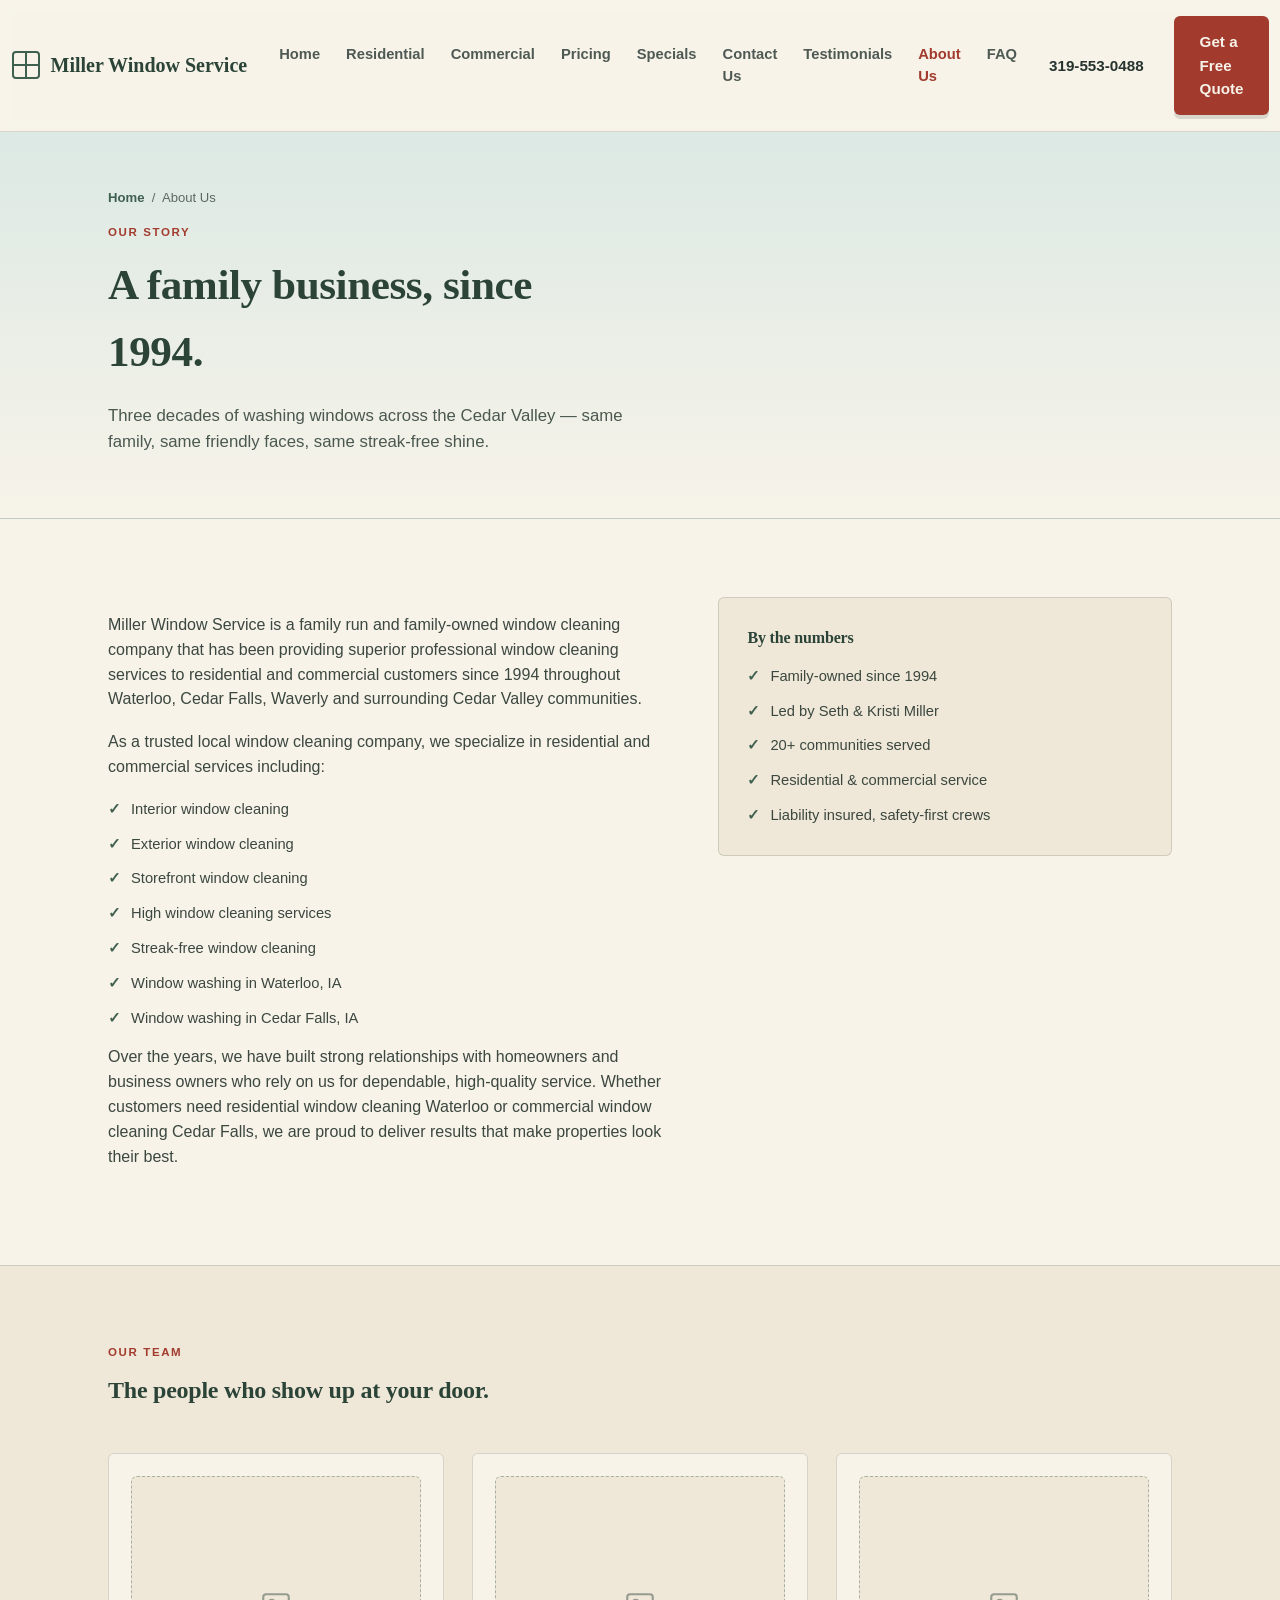
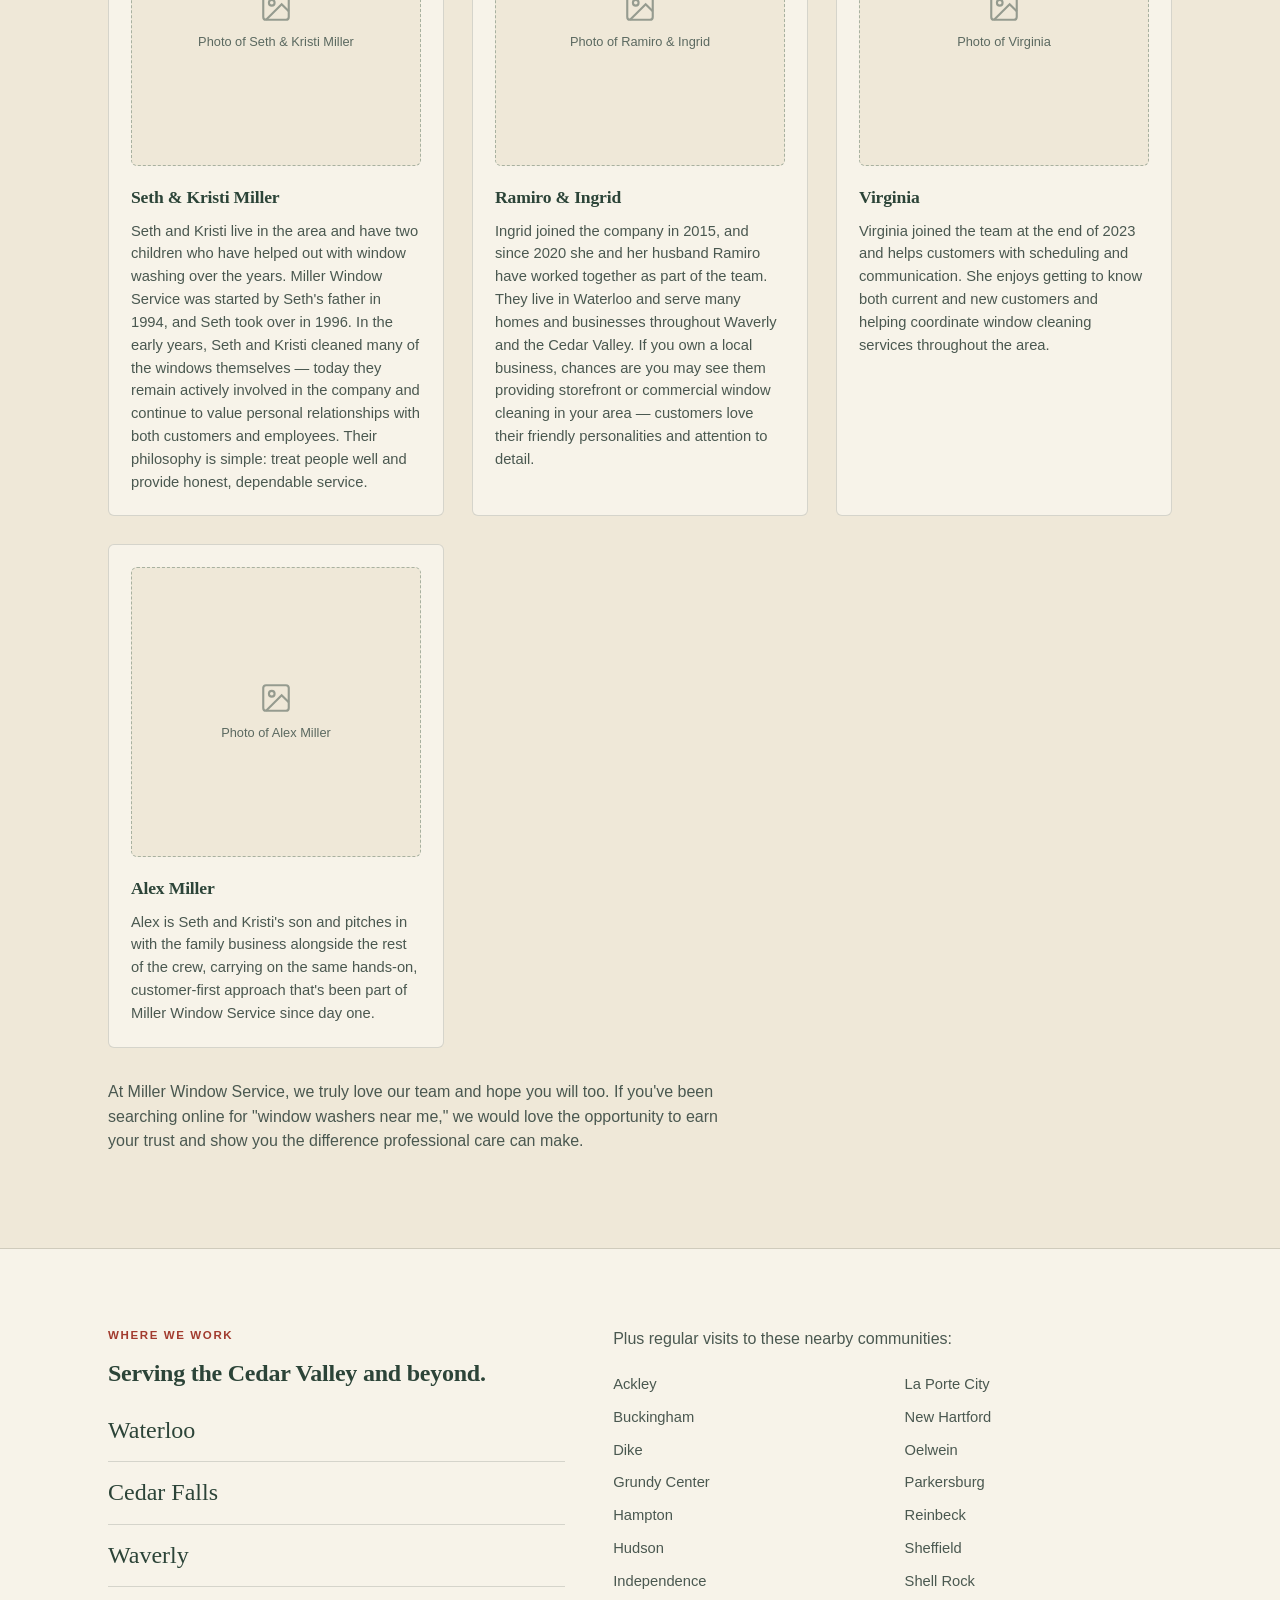
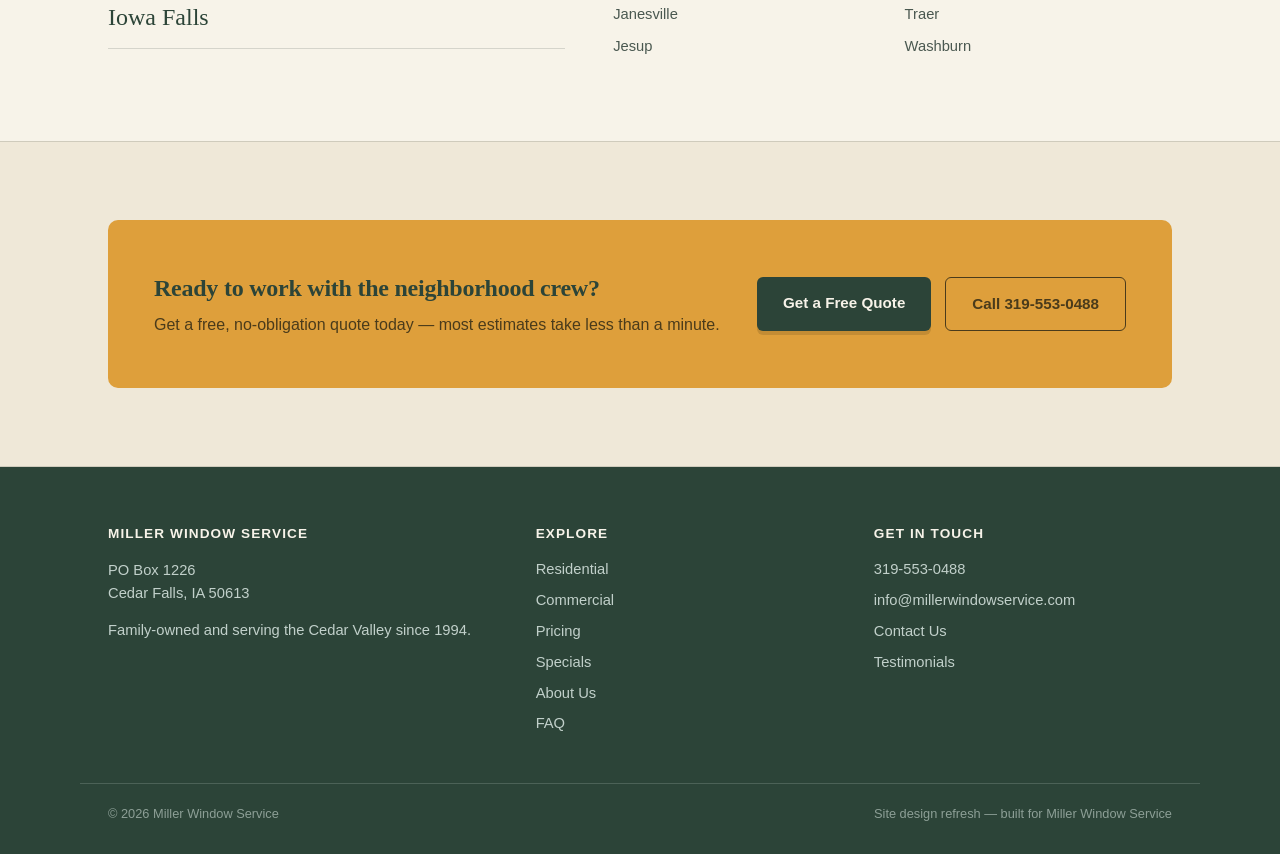
==== about.html @ 853b9652 "Initial site" ====
<!DOCTYPE html>
<html lang="en">
<head>
<meta charset="UTF-8">
<meta name="viewport" content="width=device-width, initial-scale=1.0">
<title>About Us — Miller Window Service</title>
<link rel="stylesheet" href="styles.css">
</head>
<body>

<header>
  <div class="wrap nav">
    <a href="index.html" class="brand">
      <svg class="brand-mark" viewBox="0 0 30 30" fill="none">
        <rect x="2" y="2" width="26" height="26" rx="3" stroke="#3F5F4F" stroke-width="2"/>
        <line x1="15" y1="2" x2="15" y2="28" stroke="#3F5F4F" stroke-width="2"/>
        <line x1="2" y1="15" x2="28" y2="15" stroke="#3F5F4F" stroke-width="2"/>
      </svg>
      Miller Window Service
    </a>
    <nav class="links">
      <a href="index.html">Home</a>
      <a href="residential-window-cleaning.html">Residential</a>
      <a href="commercial.html">Commercial</a>
      <a href="pricing.html">Pricing</a>
      <a href="specials.html">Specials</a>
      <a href="contact.html">Contact Us</a>
      <a href="testimonials.html">Testimonials</a>
      <a href="about.html" class="active">About Us</a>
      <a href="faq.html">FAQ</a>
    </nav>
    <div class="nav-cta">
      <a class="phone-link" href="tel:3195530488">319-553-0488</a>
      <a class="btn btn-primary" href="pricing.html#calculator">Get a Free Quote</a>
      <button class="menu-toggle" aria-label="menu" aria-expanded="false">☰</button>
    </div>
  </div>
</header>

<div class="page-hero">
  <div class="wrap">
    <div class="breadcrumb"><a href="index.html">Home</a> &nbsp;/&nbsp; About Us</div>
    <div class="eyebrow">Our Story</div>
    <h1>A family business, since 1994.</h1>
    <p>Three decades of washing windows across the Cedar Valley — same family, same friendly faces, same streak-free shine.</p>
  </div>
</div>

<section>
  <div class="wrap intro-grid">
    <div>
      <p>Miller Window Service is a family run and family-owned window cleaning company that has been providing superior professional window cleaning services to residential and commercial customers since 1994 throughout Waterloo, Cedar Falls, Waverly and surrounding Cedar Valley communities.</p>
      <p>As a trusted local window cleaning company, we specialize in residential and commercial services including:</p>
      <ul class="side-list">
        <li>Interior window cleaning</li>
        <li>Exterior window cleaning</li>
        <li>Storefront window cleaning</li>
        <li>High window cleaning services</li>
        <li>Streak-free window cleaning</li>
        <li>Window washing in Waterloo, IA</li>
        <li>Window washing in Cedar Falls, IA</li>
      </ul>
      <p>Over the years, we have built strong relationships with homeowners and business owners who rely on us for dependable, high-quality service. Whether customers need residential window cleaning Waterloo or commercial window cleaning Cedar Falls, we are proud to deliver results that make properties look their best.</p>
    </div>
    <div class="side-card">
      <h4>By the numbers</h4>
      <ul class="side-list">
        <li>Family-owned since 1994</li>
        <li>Led by Seth &amp; Kristi Miller</li>
        <li>20+ communities served</li>
        <li>Residential &amp; commercial service</li>
        <li>Liability insured, safety-first crews</li>
      </ul>
    </div>
  </div>
</section>

<section style="background:var(--paper-dim); border-top:1px solid var(--line); border-bottom:1px solid var(--line);">
  <div class="wrap">
    <div class="section-head">
      <div class="eyebrow">Our Team</div>
      <h2>The people who show up at your door.</h2>
    </div>
    <div class="team-grid">
      <div class="team-card">
        <div class="photo-slot">
          <svg viewBox="0 0 24 24" fill="none" stroke="currentColor" stroke-width="1.5"><rect x="3" y="3" width="18" height="18" rx="2"/><circle cx="9" cy="9" r="2"/><path d="M21 15l-5-5L5 21"/></svg>
          Photo of Seth &amp; Kristi Miller
        </div>
        <h4>Seth &amp; Kristi Miller</h4>
        <p>Seth and Kristi live in the area and have two children who have helped out with window washing over the years. Miller Window Service was started by Seth's father in 1994, and Seth took over in 1996. In the early years, Seth and Kristi cleaned many of the windows themselves — today they remain actively involved in the company and continue to value personal relationships with both customers and employees. Their philosophy is simple: treat people well and provide honest, dependable service.</p>
      </div>
      <div class="team-card">
        <div class="photo-slot">
          <svg viewBox="0 0 24 24" fill="none" stroke="currentColor" stroke-width="1.5"><rect x="3" y="3" width="18" height="18" rx="2"/><circle cx="9" cy="9" r="2"/><path d="M21 15l-5-5L5 21"/></svg>
          Photo of Ramiro &amp; Ingrid
        </div>
        <h4>Ramiro &amp; Ingrid</h4>
        <p>Ingrid joined the company in 2015, and since 2020 she and her husband Ramiro have worked together as part of the team. They live in Waterloo and serve many homes and businesses throughout Waverly and the Cedar Valley. If you own a local business, chances are you may see them providing storefront or commercial window cleaning in your area — customers love their friendly personalities and attention to detail.</p>
      </div>
      <div class="team-card">
        <div class="photo-slot">
          <svg viewBox="0 0 24 24" fill="none" stroke="currentColor" stroke-width="1.5"><rect x="3" y="3" width="18" height="18" rx="2"/><circle cx="9" cy="9" r="2"/><path d="M21 15l-5-5L5 21"/></svg>
          Photo of Virginia
        </div>
        <h4>Virginia</h4>
        <p>Virginia joined the team at the end of 2023 and helps customers with scheduling and communication. She enjoys getting to know both current and new customers and helping coordinate window cleaning services throughout the area.</p>
      </div>
      <div class="team-card">
        <div class="photo-slot">
          <svg viewBox="0 0 24 24" fill="none" stroke="currentColor" stroke-width="1.5"><rect x="3" y="3" width="18" height="18" rx="2"/><circle cx="9" cy="9" r="2"/><path d="M21 15l-5-5L5 21"/></svg>
          Photo of Alex Miller
        </div>
        <h4>Alex Miller</h4>
        <p>Alex is Seth and Kristi's son and pitches in with the family business alongside the rest of the crew, carrying on the same hands-on, customer-first approach that's been part of Miller Window Service since day one.</p>
      </div>
    </div>
    <p style="margin-top:32px; max-width:70ch; color:#4A5850;">At Miller Window Service, we truly love our team and hope you will too. If you've been searching online for "window washers near me," we would love the opportunity to earn your trust and show you the difference professional care can make.</p>
  </div>
</section>

<section>
  <div class="wrap area-wrap">
    <div>
      <div class="eyebrow">Where We Work</div>
      <h2>Serving the Cedar Valley and beyond.</h2>
      <div style="display:flex; flex-direction:column; gap:12px; margin-top:20px;">
        <div class="area-town">Waterloo</div>
        <div class="area-town">Cedar Falls</div>
        <div class="area-town">Waverly</div>
        <div class="area-town">Iowa Falls</div>
      </div>
    </div>
    <div>
      <p style="color:#4A5850; margin-top:0;">Plus regular visits to these nearby communities:</p>
      <div class="area-more">
        <div>Ackley</div><div>Buckingham</div><div>Dike</div><div>Grundy Center</div>
        <div>Hampton</div><div>Hudson</div><div>Independence</div><div>Janesville</div>
        <div>Jesup</div><div>La Porte City</div><div>New Hartford</div><div>Oelwein</div>
        <div>Parkersburg</div><div>Reinbeck</div><div>Sheffield</div><div>Shell Rock</div>
        <div>Traer</div><div>Washburn</div>
      </div>
    </div>
  </div>
</section>

<section id="contact" style="background:var(--paper-dim); border-top:1px solid var(--line); border-bottom:1px solid var(--line);">
  <div class="wrap">
    <div class="cta-band">
      <div>
        <h2>Ready to work with the neighborhood crew?</h2>
        <p>Get a free, no-obligation quote today — most estimates take less than a minute.</p>
      </div>
      <div style="display:flex; gap:14px; flex-wrap:wrap;">
        <a class="btn btn-primary" href="pricing.html#calculator">Get a Free Quote</a>
        <a class="btn btn-ghost" style="border-color:#4A3B1B; color:#4A3B1B;" href="tel:3195530488">Call 319-553-0488</a>
      </div>
    </div>
  </div>
</section>

<footer>
  <div class="wrap footer-grid">
    <div class="col">
      <h4>Miller Window Service</h4>
      <p>PO Box 1226<br>Cedar Falls, IA 50613</p>
      <p style="margin-top:10px;">Family-owned and serving the Cedar Valley since 1994.</p>
    </div>
    <div class="col">
      <h4>Explore</h4>
      <a href="residential-window-cleaning.html">Residential</a>
      <a href="commercial.html">Commercial</a>
      <a href="pricing.html">Pricing</a>
      <a href="specials.html">Specials</a>
      <a href="about.html">About Us</a>
      <a href="faq.html">FAQ</a>
    </div>
    <div class="col">
      <h4>Get In Touch</h4>
      <a href="tel:3195530488">319-553-0488</a>
      <a href="mailto:info@millerwindowservice.com">info@millerwindowservice.com</a>
      <a href="contact.html">Contact Us</a>
      <a href="testimonials.html">Testimonials</a>
    </div>
  </div>
  <div class="wrap footer-bottom">
    <span>© 2026 Miller Window Service</span>
    <span>Site design refresh — built for Miller Window Service</span>
  </div>
</footer>

<script src="script.js" defer></script>
</body>
</html>
---- styles.css ----
:root{
  --paper: #F7F3E9;
  --paper-dim: #EFE8D8;
  --ink: #26332F;
  --cedar: #3F5F4F;
  --cedar-deep: #2C4438;
  --amber: #DE9F3B;
  --barn: #A23B2E;
  --sky: #DCE9E4;
  --line: rgba(38,51,47,0.16);
  --radius: 6px;
  --serif: "Fraunces", Georgia, serif;
  --sans: "Inter", -apple-system, BlinkMacSystemFont, "Segoe UI", sans-serif;
}

@font-face{
  font-family:"Fraunces";
  src: local("Fraunces");
}

/* ===== RESET / BASE ===== */
*{ box-sizing: border-box; }
html{ scroll-behavior: smooth; }
body{
  margin:0;
  background: var(--paper);
  color: var(--ink);
  font-family: var(--sans);
  line-height: 1.55;
}
h1,h2,h3,h4{
  font-family: var(--serif);
  font-weight: 600;
  letter-spacing: -0.01em;
  margin: 0 0 0.4em;
  color: var(--cedar-deep);
}
a{ color: inherit; }
img,svg{ display:block; max-width:100%; }
.wrap{ max-width: 1120px; margin: 0 auto; padding: 0 28px; }
.eyebrow{
  font-family: var(--sans);
  font-size: 0.72rem;
  letter-spacing: 0.14em;
  text-transform: uppercase;
  color: var(--barn);
  font-weight: 700;
  margin-bottom: 10px;
}

/* ===== BUTTONS ===== */
button, .btn{
  font-family: var(--sans);
  font-weight: 700;
  font-size: 0.95rem;
  border: none;
  cursor: pointer;
  border-radius: var(--radius);
  padding: 14px 26px;
  display: inline-block;
  text-decoration: none;
  transition: transform 0.15s ease, box-shadow 0.15s ease;
}
.btn:hover{ transform: translateY(-2px); }
.btn-primary{ background: var(--barn); color: var(--paper); box-shadow: 0 4px 0 rgba(0,0,0,0.12); }
.btn-ghost{ background: transparent; color: var(--cedar-deep); border: 1.5px solid var(--cedar-deep); }

/* mullion divider — the window-pane cross motif used throughout as the signature structural device */
.mullion{
  position: relative;
  border-top: 1px solid var(--line);
}
.mullion::before{
  content:"";
  position:absolute; top:0; left:50%;
  width:1px; height:26px;
  background: var(--line);
}

/* ===== HEADER ===== */
header{
  position: sticky; top:0; z-index: 50;
  background: rgba(247,243,233,0.92);
  backdrop-filter: blur(6px);
  border-bottom: 1px solid var(--line);
}
.nav{
  position: relative;
  display:flex; align-items:center; justify-content:center;
  gap: 32px;
  padding: 16px 0;
}
.brand{
  display:flex; align-items:center; gap:10px; flex-shrink:0;
  font-family: var(--serif); font-weight:700; font-size:1.25rem;
  color: var(--cedar-deep); text-decoration:none; white-space:nowrap;
}
.brand-mark{ width:30px; height:30px; flex-shrink:0; }
nav.links{ display:flex; gap:26px; font-size:0.92rem; font-weight:600; }
nav.links a{ text-decoration:none; opacity:0.8; }
nav.links a.active, nav.links a:hover{ opacity:1; color: var(--barn); }
.nav-cta{ display:flex; align-items:center; gap:26px; }
.phone-link{ font-weight:700; text-decoration:none; font-size:0.95rem; white-space:nowrap; margin-right:4px; }
.menu-toggle{ display:none; background:none; border:none; font-size:1.6rem; cursor:pointer; padding:4px; color:var(--cedar-deep); }

@media (max-width: 860px){
  nav.links{ display:none; }
  nav.links.open{
    display:flex;
    flex-direction:column;
    align-items:flex-start;
    gap:16px;
    position:absolute;
    top:100%; left:0; right:0;
    background: var(--paper);
    padding:20px 28px;
    border-bottom:1px solid var(--line);
    box-shadow: 0 12px 24px -16px rgba(0,0,0,0.2);
    z-index: 40;
  }
  .menu-toggle{ display:block; }
  .phone-link{ display:none; }
}

/* ===== HOME HERO ===== */
.hero{
  padding: 64px 0 40px;
}
.hero .wrap{
  display:grid; grid-template-columns: 1.05fr 0.95fr; gap:56px; align-items:center;
}
.hero h1{ font-size: clamp(2.1rem, 4vw, 3rem); line-height:1.08; }
.hero h1.brand-title{ font-size: clamp(2.6rem, 5.4vw, 4.1rem); line-height:1.04; margin-bottom:0.3em; }
.hero p.lead{ font-size:1.08rem; color:#4A5850; max-width: 46ch; }
.hero-actions{ display:flex; gap:14px; margin-top:26px; flex-wrap:wrap; align-items:center;}
.since-badge{
  margin-top: 30px; display:flex; gap:12px; align-items:center;
  font-size:0.85rem; color:#5B6960;
}
.since-badge strong{ color: var(--cedar-deep); font-family: var(--serif); font-size:1.05rem; }

/* window-frame illustration */
.window-scene{
  position: relative;
  aspect-ratio: 4/5;
  background: linear-gradient(180deg, #BFE0DB 0%, #9DCFC7 55%, #DDE9C9 100%);
  border-radius: 10px;
  overflow: hidden;
  box-shadow: 0 24px 50px -20px rgba(44,68,56,0.45);
  border: 10px solid #F1ECDD;
}
.window-scene svg{ position:absolute; inset:0; width:100%; height:100%; }
.frame-mullion-v{ position:absolute; top:0; bottom:0; left:50%; width:8px; margin-left:-4px; background:#F1ECDD; z-index:5; }
.frame-mullion-h{ position:absolute; left:0; right:0; top:50%; height:8px; margin-top:-4px; background:#F1ECDD; z-index:5; }
.shine{
  position:absolute; inset:0; z-index:6; pointer-events:none;
  background: linear-gradient(115deg, rgba(255,255,255,0.55) 0%, rgba(255,255,255,0) 18%);
  mix-blend-mode: screen;
  animation: shine-move 7s ease-in-out infinite;
}
@keyframes shine-move{
  0%,100%{ transform: translateX(-6%) translateY(-4%); opacity:0.9; }
  50%{ transform: translateX(6%) translateY(4%); opacity:0.5; }
}

@media (max-width: 860px){
  .hero .wrap{ grid-template-columns: 1fr; }
  .hero{ padding-top:40px; }
}

/* ===== PAGE HERO (interior pages) ===== */
.page-hero{
  padding: 56px 0 46px;
  background: linear-gradient(180deg, var(--sky) 0%, var(--paper) 100%);
  border-bottom: 1px solid var(--line);
  position: relative;
}
.page-hero .frame-tick{
  position:absolute; top:0; bottom:0; left:50%; width:1px; background:var(--line);
}
.page-hero h1{ font-size: clamp(1.9rem, 3.6vw, 2.7rem); max-width: 20ch; }
.page-hero p{ max-width: 56ch; color:#4A5850; font-size:1.05rem; }
.breadcrumb{ font-size:0.82rem; color:#5B6960; margin-bottom:16px; }
.breadcrumb a{ text-decoration:none; font-weight:600; color:var(--cedar); }

/* ===== TRUST STRIP ===== */
.trust-strip{
  background: var(--cedar-deep); color: var(--paper);
  padding: 22px 0;
}
.trust-strip .wrap{
  display:flex; flex-wrap:wrap; gap:22px 40px; justify-content:center; align-items:center;
  font-size:0.92rem; font-weight:600; text-align:center;
}
.trust-strip span{ display:flex; align-items:center; gap:8px; opacity:0.95; }
.trust-strip strong{ color: var(--paper); font-family: var(--serif); }

/* ===== SECTIONS ===== */
section{ padding: 78px 0; }
.section-head{ max-width: 640px; margin-bottom: 44px; }
.section-head p{ color:#4A5850; font-size:1.02rem; }

/* services */
.services-grid{ display:grid; grid-template-columns: 1fr 1fr; gap: 28px; }
.service-card{
  background: var(--paper-dim);
  border: 1px solid var(--line);
  border-radius: var(--radius);
  padding: 32px;
  position:relative;
}
.service-card .icon{ width:44px; height:44px; margin-bottom:18px; }
.service-card h3{ font-size:1.35rem; }
.service-card p{ color:#4A5850; font-size:0.97rem; }
.service-card a.more{
  display:inline-flex; align-items:center; gap:6px;
  margin-top:16px; font-weight:700; font-size:0.9rem; color: var(--barn); text-decoration:none;
}
@media (max-width:760px){ .services-grid{ grid-template-columns:1fr; } }

/* why us — window pane grid of badges (the signature motif repeated) */
.panes{
  display:grid; grid-template-columns: repeat(3, 1fr);
  border: 1px solid var(--line); border-radius: var(--radius); overflow:hidden;
  background: var(--paper-dim);
}
.pane{
  padding: 30px 26px;
  border-right: 1px solid var(--line);
  border-bottom: 1px solid var(--line);
}
.panes .pane:nth-child(3n){ border-right:none; }
.pane h4{ font-size:1rem; margin-bottom:8px; }
.pane p{ font-size:0.9rem; color:#4A5850; margin:0; }
@media (max-width:760px){
  .panes{ grid-template-columns: 1fr 1fr; }
  .panes .pane:nth-child(3n){ border-right:1px solid var(--line); }
  .panes .pane:nth-child(2n){ border-right:none; }
}
@media (max-width:480px){
  .panes{ grid-template-columns: 1fr; }
  .panes .pane{ border-right:none !important; }
}

/* situational callouts, styled as window panes (interior pages) */
.panes3{ display:grid; grid-template-columns:repeat(3,1fr); border:1px solid var(--line); border-radius:var(--radius); overflow:hidden; background:var(--paper-dim); }
.panes3 .pane{ padding:28px 24px; border-right:1px solid var(--line); border-bottom:none; }
.panes3 .pane:last-child{ border-right:none; }
@media (max-width:760px){ .panes3{ grid-template-columns:1fr; } .panes3 .pane{ border-right:none; border-bottom:1px solid var(--line); } .panes3 .pane:last-child{ border-bottom:none; } }

/* two column intro (interior pages) */
.intro-grid{ display:grid; grid-template-columns: 1.1fr 0.9fr; gap:56px; align-items:start; }
.intro-grid p{ color:#3B473F; margin-bottom:18px; }
.side-card{
  background: var(--paper-dim); border:1px solid var(--line); border-radius:var(--radius); padding:28px;
}
.side-card h4{ font-size:1rem; }
.side-list{ list-style:none; margin:14px 0 0; padding:0; display:flex; flex-direction:column; gap:12px; }
.side-list li{ display:flex; gap:10px; font-size:0.92rem; color:#3B473F; }
.side-list li::before{ content:"✓"; color:var(--cedar); font-weight:700; flex-shrink:0; }
@media (max-width:860px){ .intro-grid{ grid-template-columns:1fr; } }

/* gallery — placeholder photo slots ready for real photography */
.gallery{ display:grid; grid-template-columns: repeat(4, 1fr); gap:18px; }
.photo-slot{
  aspect-ratio: 3/4; border-radius: var(--radius); border:1.5px dashed rgba(63,95,79,0.4);
  background: var(--paper-dim);
  display:flex; flex-direction:column; align-items:center; justify-content:center; gap:8px;
  text-align:center; padding:14px; color:#5B6960; font-size:0.8rem;
}
.photo-slot svg{ width:34px; height:34px; opacity:0.6; }
@media (max-width:860px){ .gallery{ grid-template-columns: 1fr 1fr; } }

/* service area */
.area-wrap{ display:grid; grid-template-columns: 0.9fr 1.1fr; gap: 48px; align-items:start; }
.area-primary{ display:flex; flex-direction:column; gap:14px; }
.area-town{
  display:flex; align-items:baseline; gap:12px;
  font-family: var(--serif); font-size:1.5rem; color:var(--cedar-deep);
  padding-bottom:12px; border-bottom: 1px solid var(--line);
}
.area-town span{ font-family: var(--sans); font-size:0.78rem; color: var(--barn); font-weight:700; }
.area-more{
  columns: 2; column-gap: 24px; font-size:0.92rem; color:#4A5850;
}
.area-more div{ padding: 5px 0; break-inside: avoid; }
@media (max-width:760px){ .area-wrap{ grid-template-columns:1fr; } }

/* testimonials */
.testi-grid{ display:grid; grid-template-columns: repeat(3,1fr); gap:24px; }
.testi-rail{ display:grid; grid-template-columns:repeat(3,1fr); gap:22px; }
.testi-card{
  background: var(--paper); border:1px solid var(--line); border-radius: var(--radius);
  padding: 26px; font-size:0.94rem;
}
.testi-card p{ color:#3B473F; }
.testi-card .who{ margin-top:14px; font-weight:700; font-size:0.85rem; color: var(--cedar-deep); }
@media (max-width:860px){ .testi-grid{ grid-template-columns:1fr; } .testi-rail{ grid-template-columns:1fr; } }

/* CTA band */
.cta-band{
  background: var(--amber);
  border-radius: 10px;
  padding: 50px 46px;
  display:flex; justify-content:space-between; align-items:center; gap:24px; flex-wrap:wrap;
}
.cta-band h2{ color: var(--cedar-deep); margin-bottom:6px; }
.cta-band p{ margin:0; color:#4A3B1B; }
.cta-band .btn-primary{ background: var(--cedar-deep); }

/* footer */
footer{ background: var(--cedar-deep); color: var(--sky); padding: 56px 0 30px; }
.footer-grid{ display:grid; grid-template-columns: 1.3fr 1fr 1fr; gap:40px; }
footer h4{ color: var(--paper); font-family: var(--sans); font-size:0.85rem; text-transform:uppercase; letter-spacing:0.08em; margin-bottom:14px; }
footer p, footer a{ color: rgba(220,233,228,0.85); text-decoration:none; font-size:0.92rem; }
footer .col a{ display:block; margin-bottom:8px; }
.footer-bottom{ margin-top:40px; padding-top:20px; border-top:1px solid rgba(220,233,228,0.18); font-size:0.8rem; color: rgba(220,233,228,0.55); display:flex; justify-content:space-between; flex-wrap:wrap; gap:10px; }
@media (max-width:760px){ .footer-grid{ grid-template-columns:1fr; } }

@media (prefers-reduced-motion: reduce){
  .shine{ animation: none; }
}

/* ===== PRICE TABLE ===== */
.price-table-wrap{ border:1px solid var(--line); border-radius: var(--radius); overflow:hidden; }
.price-table{ width:100%; border-collapse:collapse; background: var(--paper-dim); }
.price-table th, .price-table td{ padding:14px 20px; text-align:left; border-bottom:1px solid var(--line); }
.price-table th{ font-family:var(--sans); font-size:0.74rem; text-transform:uppercase; letter-spacing:0.06em; color:var(--barn); background:var(--paper); font-weight:700; }
.price-table td{ font-size:0.94rem; color:#3B473F; }
.price-table td.amount{ font-family:var(--serif); font-weight:600; color:var(--cedar-deep); font-size:1.05rem; }
.price-table tr:last-child td{ border-bottom:none; }

/* ===== PRICING ===== */
.pricing-grid{ display:grid; grid-template-columns: repeat(3,1fr); gap:24px; align-items:stretch; }
.price-card{
  background: var(--paper-dim); border:1px solid var(--line); border-radius: var(--radius);
  padding: 32px; text-align:center; display:flex; flex-direction:column;
}
.price-card.featured{ background: var(--paper); border:2px solid var(--barn); }
.price-card .price{ font-family: var(--serif); font-size:2rem; color: var(--cedar-deep); margin:10px 0; }
.price-card .price span{ font-family: var(--sans); font-size:0.85rem; color:#5B6960; font-weight:600; }
.price-card ul{ list-style:none; padding:0; margin:18px 0; text-align:left; flex-grow:1; }
.price-card ul li{ padding:8px 0; font-size:0.9rem; color:#4A5850; border-bottom:1px solid var(--line); }
.price-card ul li:last-child{ border-bottom:none; }
@media (max-width:860px){ .pricing-grid{ grid-template-columns:1fr; } }

/* ===== CONTACT FORM ===== */
.contact-grid{ display:grid; grid-template-columns: 1fr 1fr; gap:48px; align-items:start; }
.contact-info p{ color:#3B473F; }
.contact-info .side-list{ margin-top:22px; }
form.contact-form{ background: var(--paper-dim); border:1px solid var(--line); border-radius: var(--radius); padding:32px; }
.form-field{ display:flex; flex-direction:column; gap:6px; margin-bottom:18px; }
.form-field label{ font-size:0.85rem; font-weight:700; color: var(--cedar-deep); }
.form-field input, .form-field textarea{
  font-family: var(--sans); font-size:0.95rem; padding:12px 14px;
  border:1px solid var(--line); border-radius: var(--radius);
  background: var(--paper); color: var(--ink);
}
.form-field textarea{ resize:vertical; min-height:120px; }
@media (max-width:860px){ .contact-grid{ grid-template-columns:1fr; } }

/* ===== INSTANT QUOTE CALCULATOR ===== */
.calc-wrap{ display:grid; grid-template-columns: 1.6fr 1fr; gap:32px; align-items:start; }
.calc-grid{ display:flex; flex-direction:column; gap:14px; }
.calc-item{
  display:grid; grid-template-columns: 52px 1fr 70px 76px; align-items:center; gap:16px;
  background: var(--paper); border:1px solid var(--line); border-radius: var(--radius); padding:14px 18px;
}
.calc-icon{ width:44px; height:auto; flex-shrink:0; }
.calc-info h4{ font-size:1rem; margin-bottom:2px; }
.calc-info p{ margin:0; font-size:0.82rem; color:#5B6960; }
.calc-price{ font-family: var(--serif); font-weight:600; color: var(--cedar-deep); text-align:right; white-space:nowrap; }
.calc-qty{
  width:100%; padding:10px; text-align:center;
  font-family: var(--sans); font-size:0.95rem;
  border:1px solid var(--line); border-radius: var(--radius); background: var(--paper-dim); color: var(--ink);
}
.calc-summary{ position:sticky; top:96px; }
.calc-line-list{ margin:14px 0; display:flex; flex-direction:column; gap:8px; }
.calc-line{ display:flex; justify-content:space-between; font-size:0.88rem; color:#3B473F; padding-bottom:8px; border-bottom:1px solid var(--line); }
.calc-empty{ color:#8A968E; font-size:0.85rem; margin:14px 0; }
.calc-total-row{
  display:flex; justify-content:space-between; align-items:baseline;
  font-family: var(--serif); font-weight:700; font-size:1.2rem; color: var(--cedar-deep);
  padding-top:12px; margin-top:4px; border-top:2px solid var(--barn);
}
@media (max-width:860px){
  .calc-wrap{ grid-template-columns:1fr; }
  .calc-item{ grid-template-columns: 40px 1fr; row-gap:10px; }
  .calc-price{ grid-column:2; text-align:left; }
  .calc-qty{ grid-column:2; width:80px; }
}

/* ===== TEAM ===== */
.team-grid{ display:grid; grid-template-columns:repeat(3,1fr); gap:28px; }
.team-card{ background:var(--paper); border:1px solid var(--line); border-radius:var(--radius); padding:22px; }
.team-card .photo-slot{ aspect-ratio:1/1; margin-bottom:18px; }
.team-card h4{ font-size:1.1rem; margin-bottom:8px; }
.team-card p{ font-size:0.92rem; color:#4A5850; margin:0; }
@media (max-width:860px){ .team-grid{ grid-template-columns:1fr 1fr; } }
@media (max-width:560px){ .team-grid{ grid-template-columns:1fr; } }

/* ===== FAQ ===== */
.faq-list{ display:flex; flex-direction:column; gap:14px; max-width:780px; }
.faq-item{ background: var(--paper-dim); border:1px solid var(--line); border-radius: var(--radius); padding:6px 24px; }
.faq-item summary{
  cursor:pointer; font-family: var(--serif); font-weight:600; font-size:1.05rem;
  color: var(--cedar-deep); padding:16px 0; list-style:none; position:relative;
}
.faq-item summary::-webkit-details-marker{ display:none; }
.faq-item summary::after{ content:"+"; position:absolute; right:0; top:14px; font-family:var(--sans); font-size:1.3rem; color:var(--barn); }
.faq-item[open] summary::after{ content:"\2013"; }
.faq-item p{ color:#4A5850; padding-bottom:18px; margin:0; }
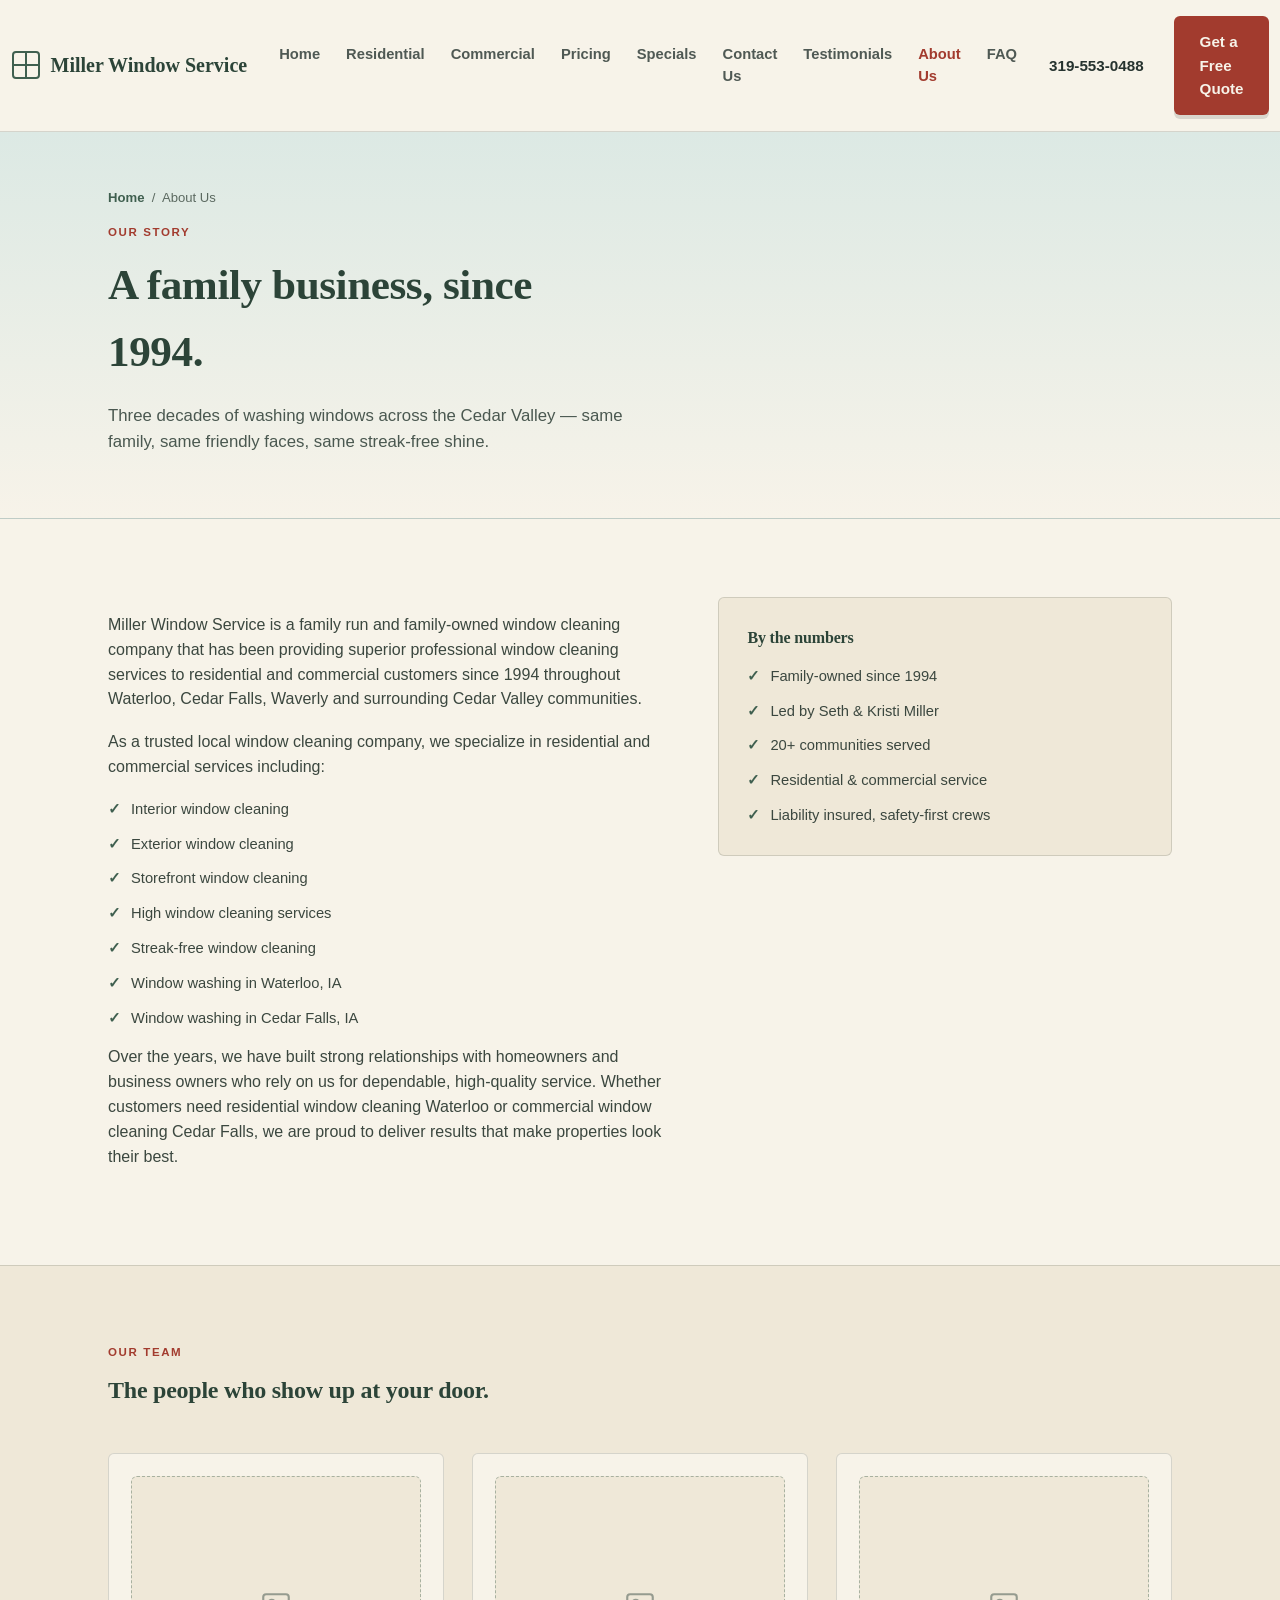
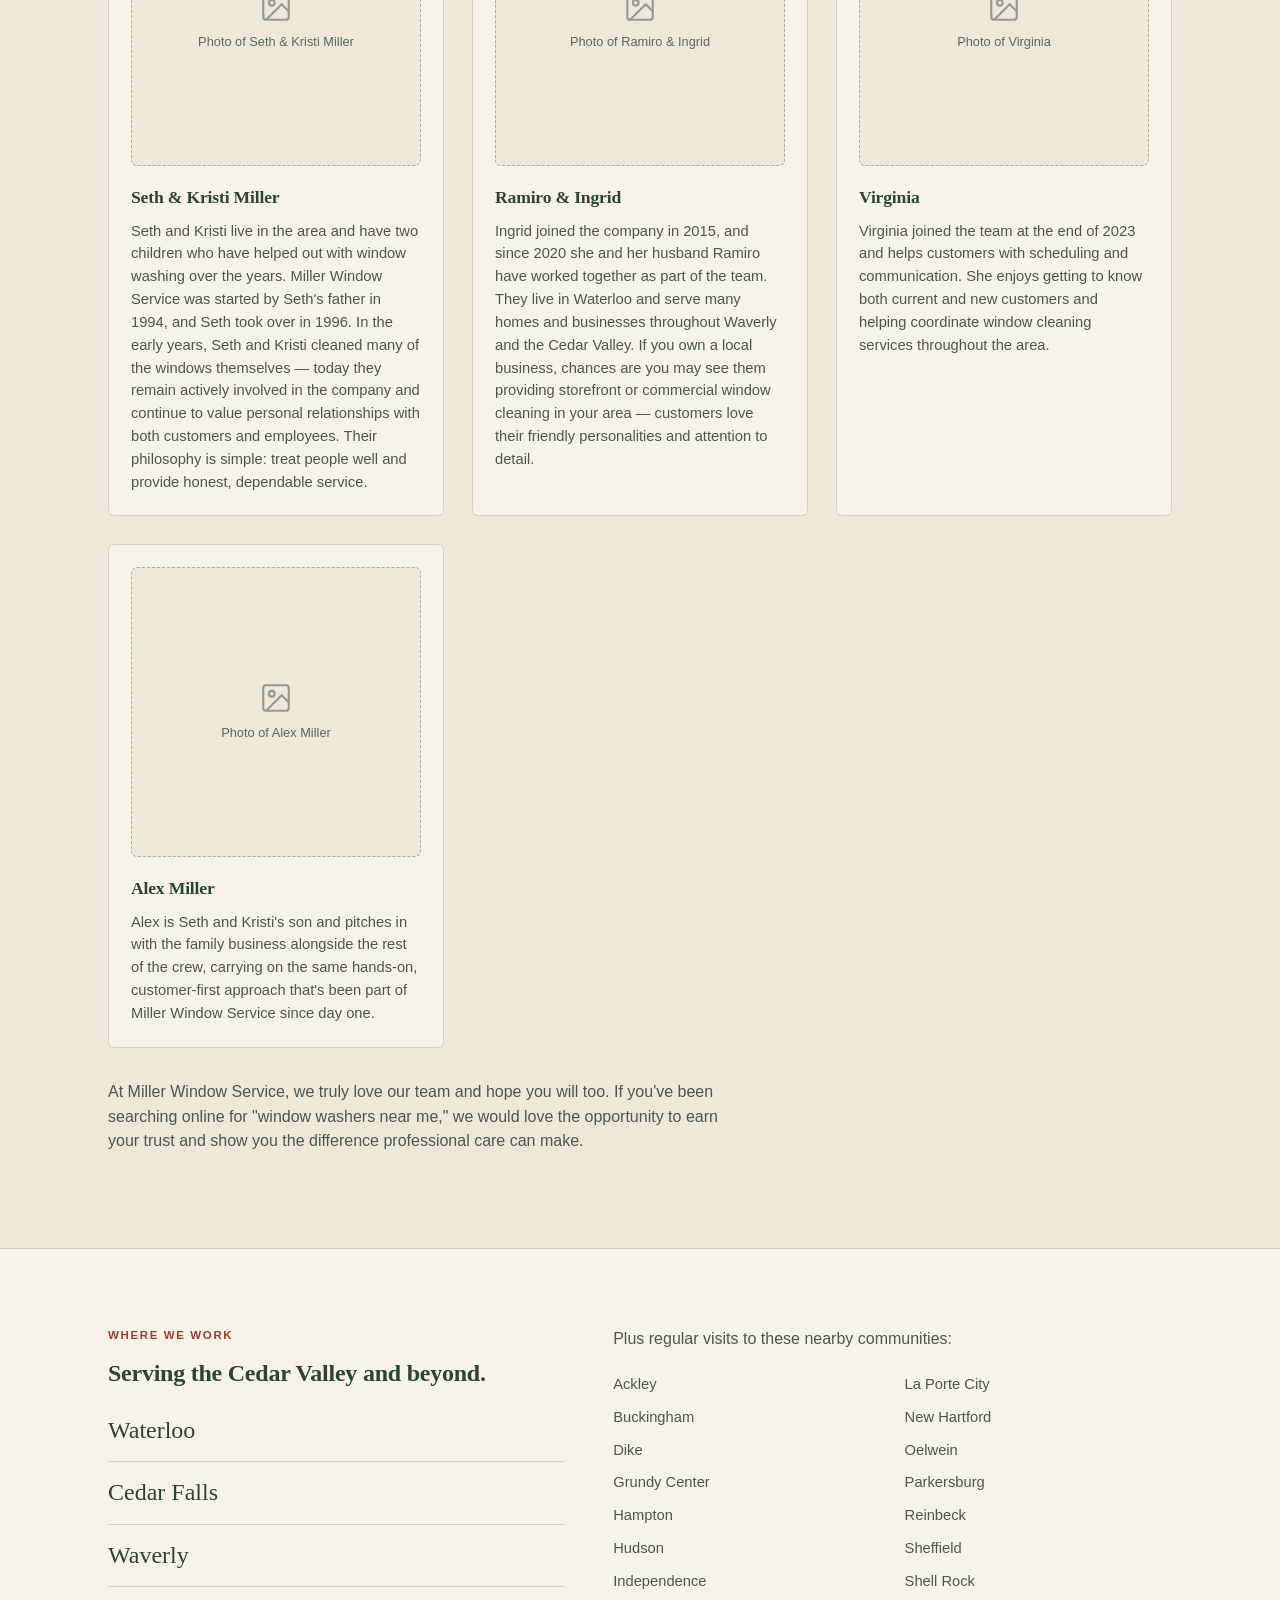
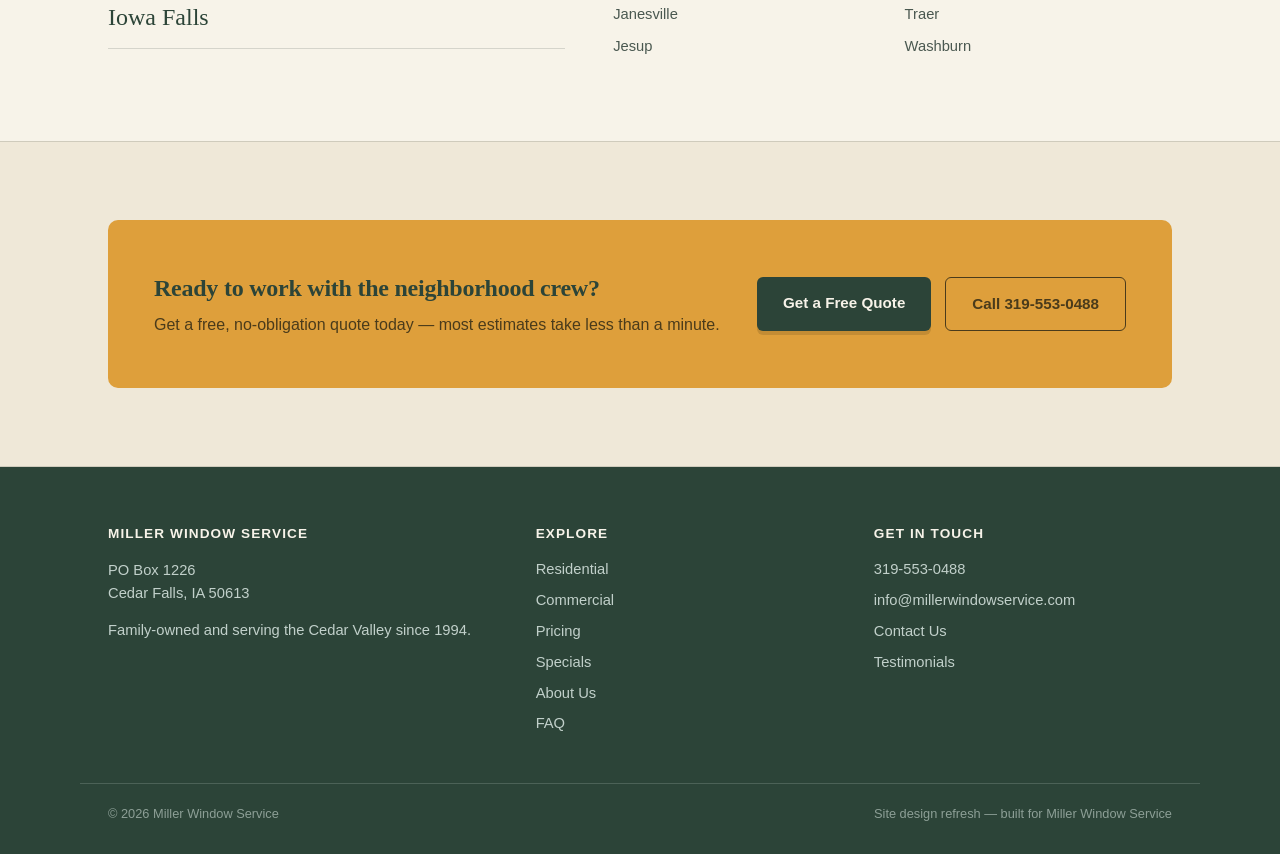
==== commit 5f2de3b8: "Lock viewport zoom to fix iOS Safari loading page zoomed in Adds maximum-scale=1.0 across all pages " ====
--- a/about.html
+++ b/about.html
@@ -2,7 +2,7 @@
 <html lang="en">
 <head>
 <meta charset="UTF-8">
-<meta name="viewport" content="width=device-width, initial-scale=1.0">
+<meta name="viewport" content="width=device-width, initial-scale=1.0, maximum-scale=1.0">
 <title>About Us — Miller Window Service</title>
 <link rel="stylesheet" href="styles.css">
 </head>
--- a/styles.css
+++ b/styles.css
@@ -80,8 +80,7 @@
 /* ===== HEADER ===== */
 header{
   position: sticky; top:0; z-index: 50;
-  background: rgba(247,243,233,0.92);
-  backdrop-filter: blur(6px);
+  background: var(--paper);
   border-bottom: 1px solid var(--line);
 }
 .nav{
@@ -103,7 +102,7 @@
 .phone-link{ font-weight:700; text-decoration:none; font-size:0.95rem; white-space:nowrap; margin-right:4px; }
 .menu-toggle{ display:none; background:none; border:none; font-size:1.6rem; cursor:pointer; padding:4px; color:var(--cedar-deep); }
 
-@media (max-width: 860px){
+@media (max-width: 960px){
   nav.links{ display:none; }
   nav.links.open{
     display:flex;
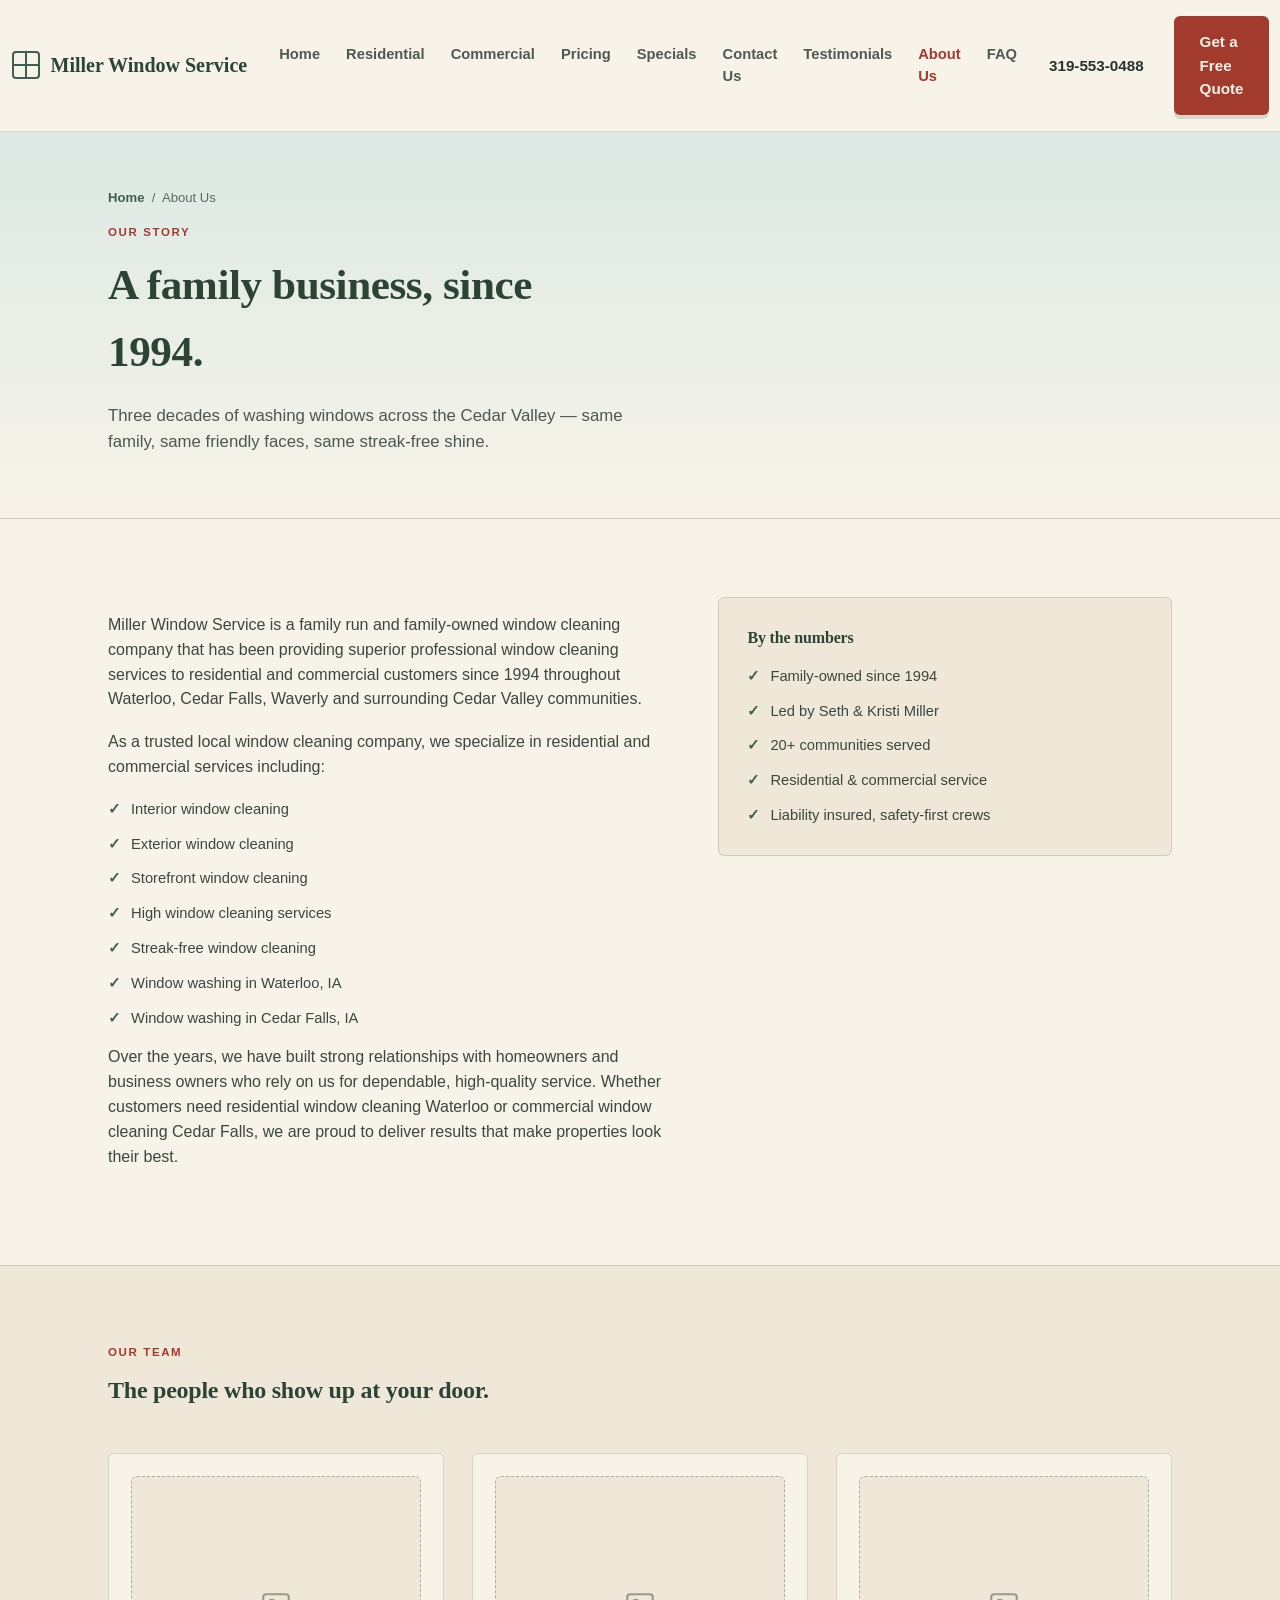
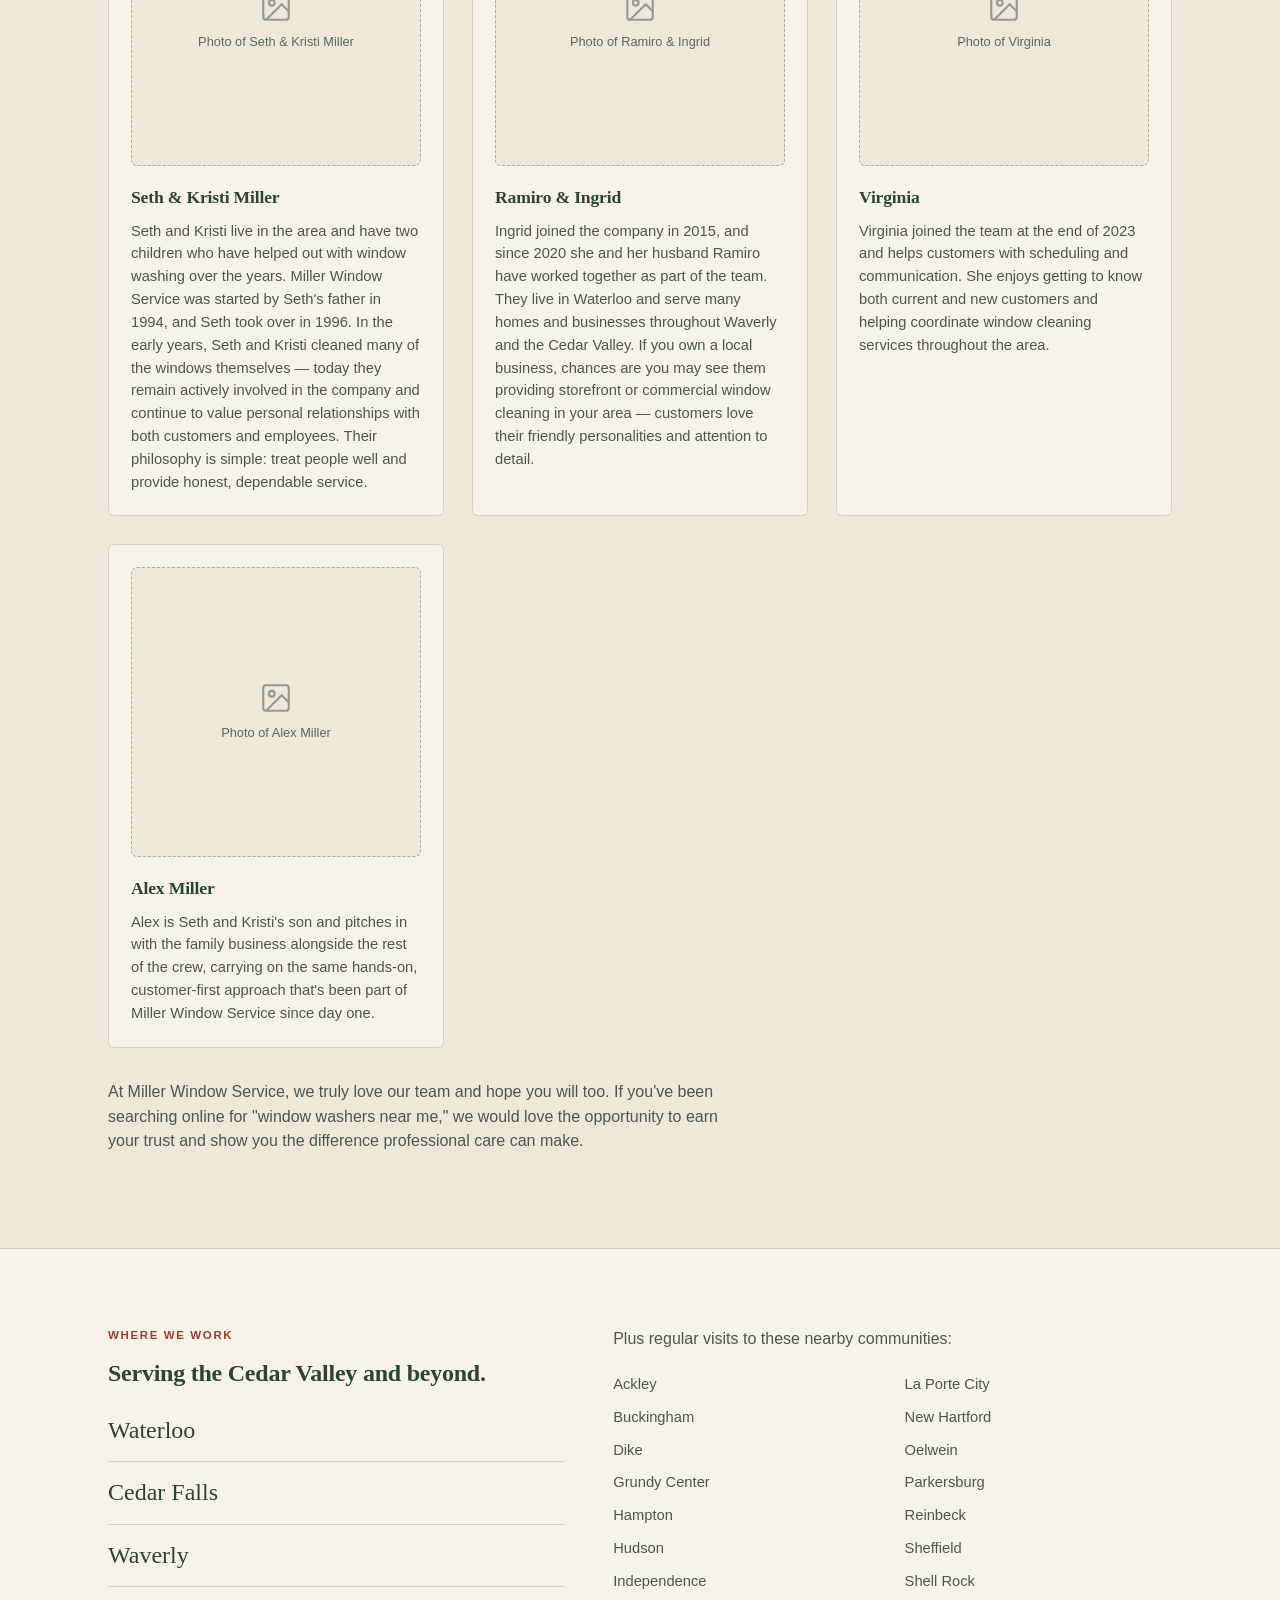
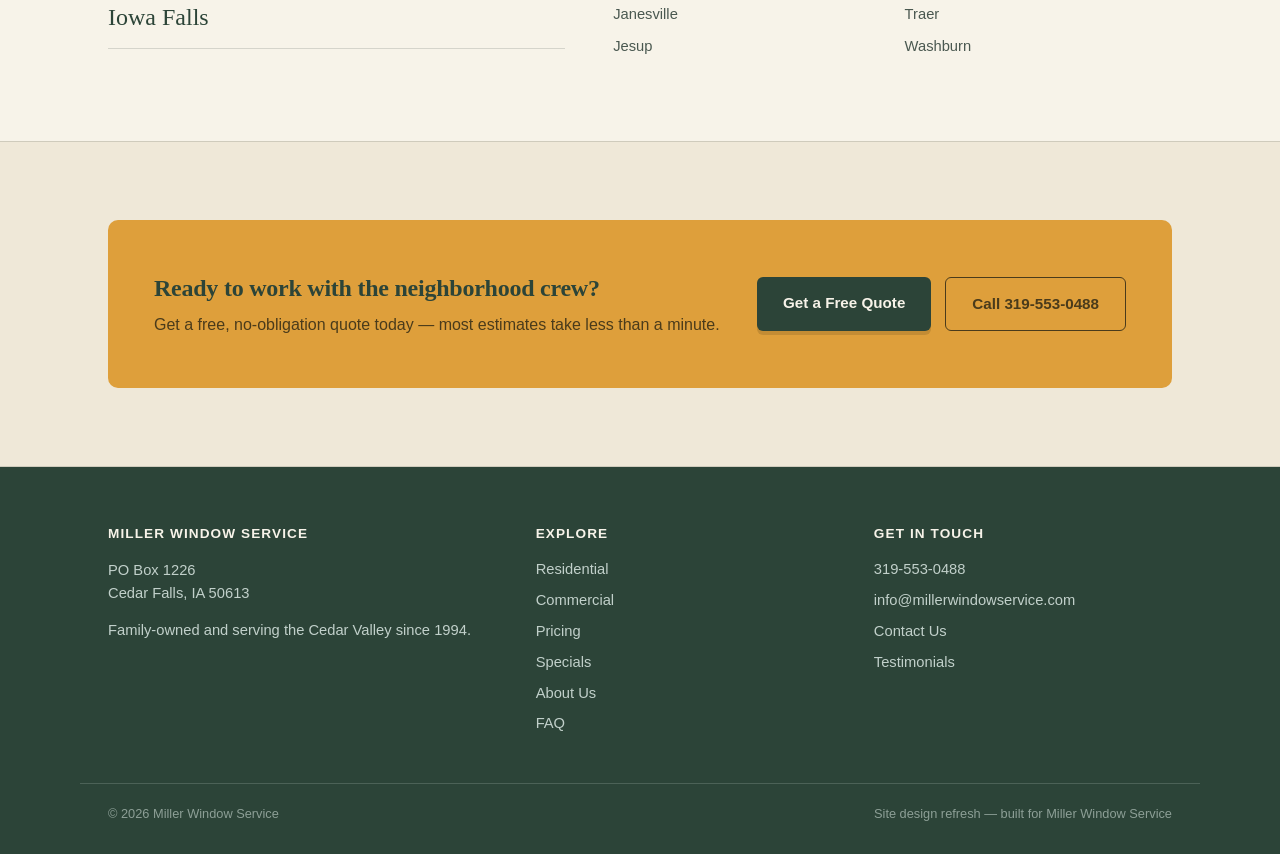
==== commit b72b1983: "Fix mobile header overflow that was pushing hamburger off-screen The real bug: at phone widths, the " ====
--- a/about.html
+++ b/about.html
@@ -4,7 +4,7 @@
 <meta charset="UTF-8">
 <meta name="viewport" content="width=device-width, initial-scale=1.0, maximum-scale=1.0">
 <title>About Us — Miller Window Service</title>
-<link rel="stylesheet" href="styles.css">
+<link rel="stylesheet" href="styles.css?v=4">
 </head>
 <body>
 
@@ -16,7 +16,7 @@
         <line x1="15" y1="2" x2="15" y2="28" stroke="#3F5F4F" stroke-width="2"/>
         <line x1="2" y1="15" x2="28" y2="15" stroke="#3F5F4F" stroke-width="2"/>
       </svg>
-      Miller Window Service
+      <span class="brand-text">Miller Window Service</span>
     </a>
     <nav class="links">
       <a href="index.html">Home</a>
@@ -189,6 +189,6 @@
   </div>
 </footer>
 
-<script src="script.js" defer></script>
+<script src="script.js?v=4" defer></script>
 </body>
 </html>
--- a/styles.css
+++ b/styles.css
@@ -95,6 +95,7 @@
   color: var(--cedar-deep); text-decoration:none; white-space:nowrap;
 }
 .brand-mark{ width:30px; height:30px; flex-shrink:0; }
+.brand-text{ overflow:hidden; text-overflow:ellipsis; white-space:nowrap; }
 nav.links{ display:flex; gap:26px; font-size:0.92rem; font-weight:600; }
 nav.links a{ text-decoration:none; opacity:0.8; }
 nav.links a.active, nav.links a:hover{ opacity:1; color: var(--barn); }
@@ -119,7 +120,47 @@
   }
   .menu-toggle{ display:block; }
   .phone-link{ display:none; }
-}
+
+  /* At mobile widths, "Miller Window Service" + the quote button + the
+     hamburger icon together are wider than a phone screen. justify-content:
+     center was letting that overflow spill off BOTH edges equally, which is
+     what actually hid the hamburger (it was rendered past the right edge of
+     the viewport, not just visually zoomed). Pin brand left / actions right
+     instead, and let the brand text shrink and truncate so the quote button
+     and hamburger always stay fully on-screen. */
+  .nav{ justify-content: space-between; }
+  .brand{ flex-shrink:1; min-width:0; }
+  .brand-text{ min-width:0; }
+  .nav-cta{ gap:12px; flex-shrink:0; }
+  .nav-cta .btn{ font-size:0.82rem; padding:10px 14px; white-space:nowrap; }
+}
+
+/* JS-driven twin of the rules above. Some real-world iOS Safari sessions fail to
+   apply the max-width media query on first paint (it only kicks in after an
+   interaction forces a relayout). script.js measures window.innerWidth directly
+   on load and toggles this class, so the mobile nav shows up correctly even
+   when that browser quirk happens. */
+body.nav-compact nav.links{ display:none; }
+body.nav-compact nav.links.open{
+  display:flex;
+  flex-direction:column;
+  align-items:flex-start;
+  gap:16px;
+  position:absolute;
+  top:100%; left:0; right:0;
+  background: var(--paper);
+  padding:20px 28px;
+  border-bottom:1px solid var(--line);
+  box-shadow: 0 12px 24px -16px rgba(0,0,0,0.2);
+  z-index: 40;
+}
+body.nav-compact .menu-toggle{ display:block; }
+body.nav-compact .phone-link{ display:none; }
+body.nav-compact .nav{ justify-content: space-between; }
+body.nav-compact .brand{ flex-shrink:1; min-width:0; }
+body.nav-compact .brand-text{ min-width:0; }
+body.nav-compact .nav-cta{ gap:12px; flex-shrink:0; }
+body.nav-compact .nav-cta .btn{ font-size:0.82rem; padding:10px 14px; white-space:nowrap; }
 
 /* ===== HOME HERO ===== */
 .hero{
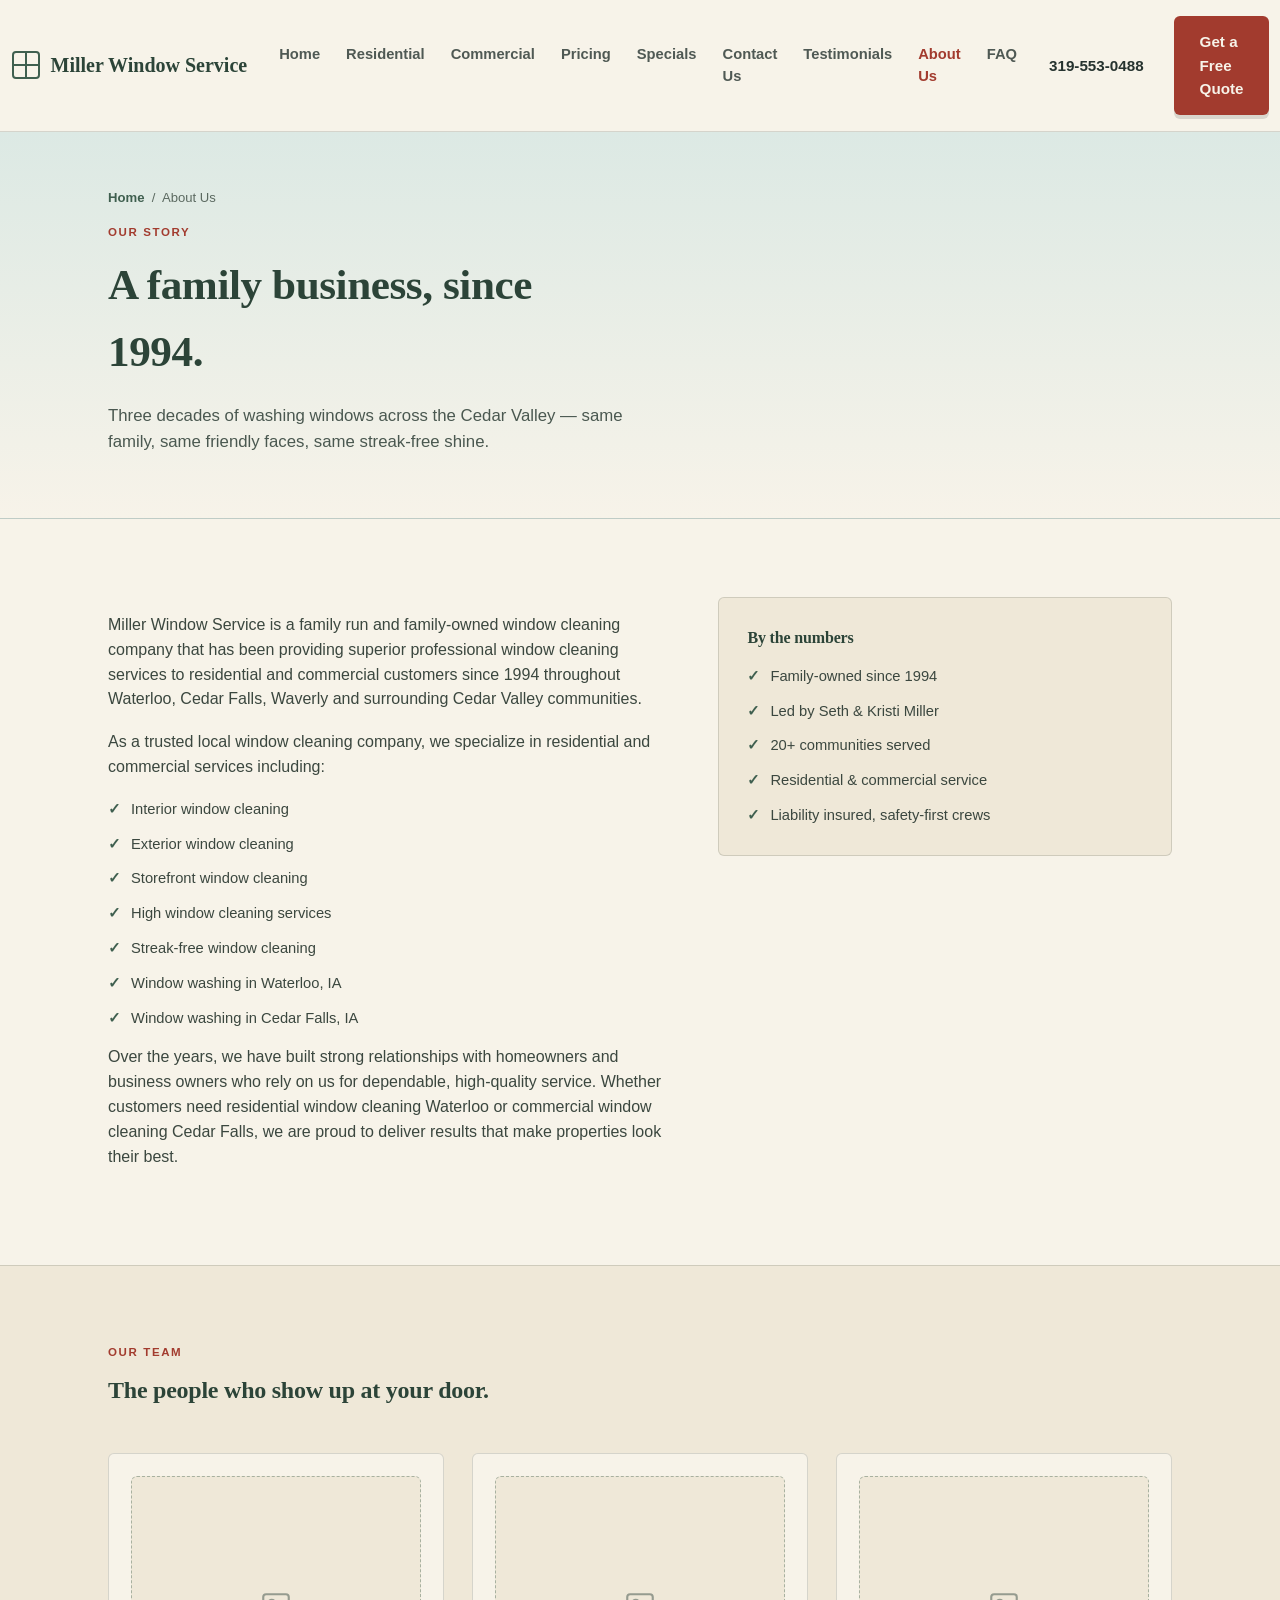
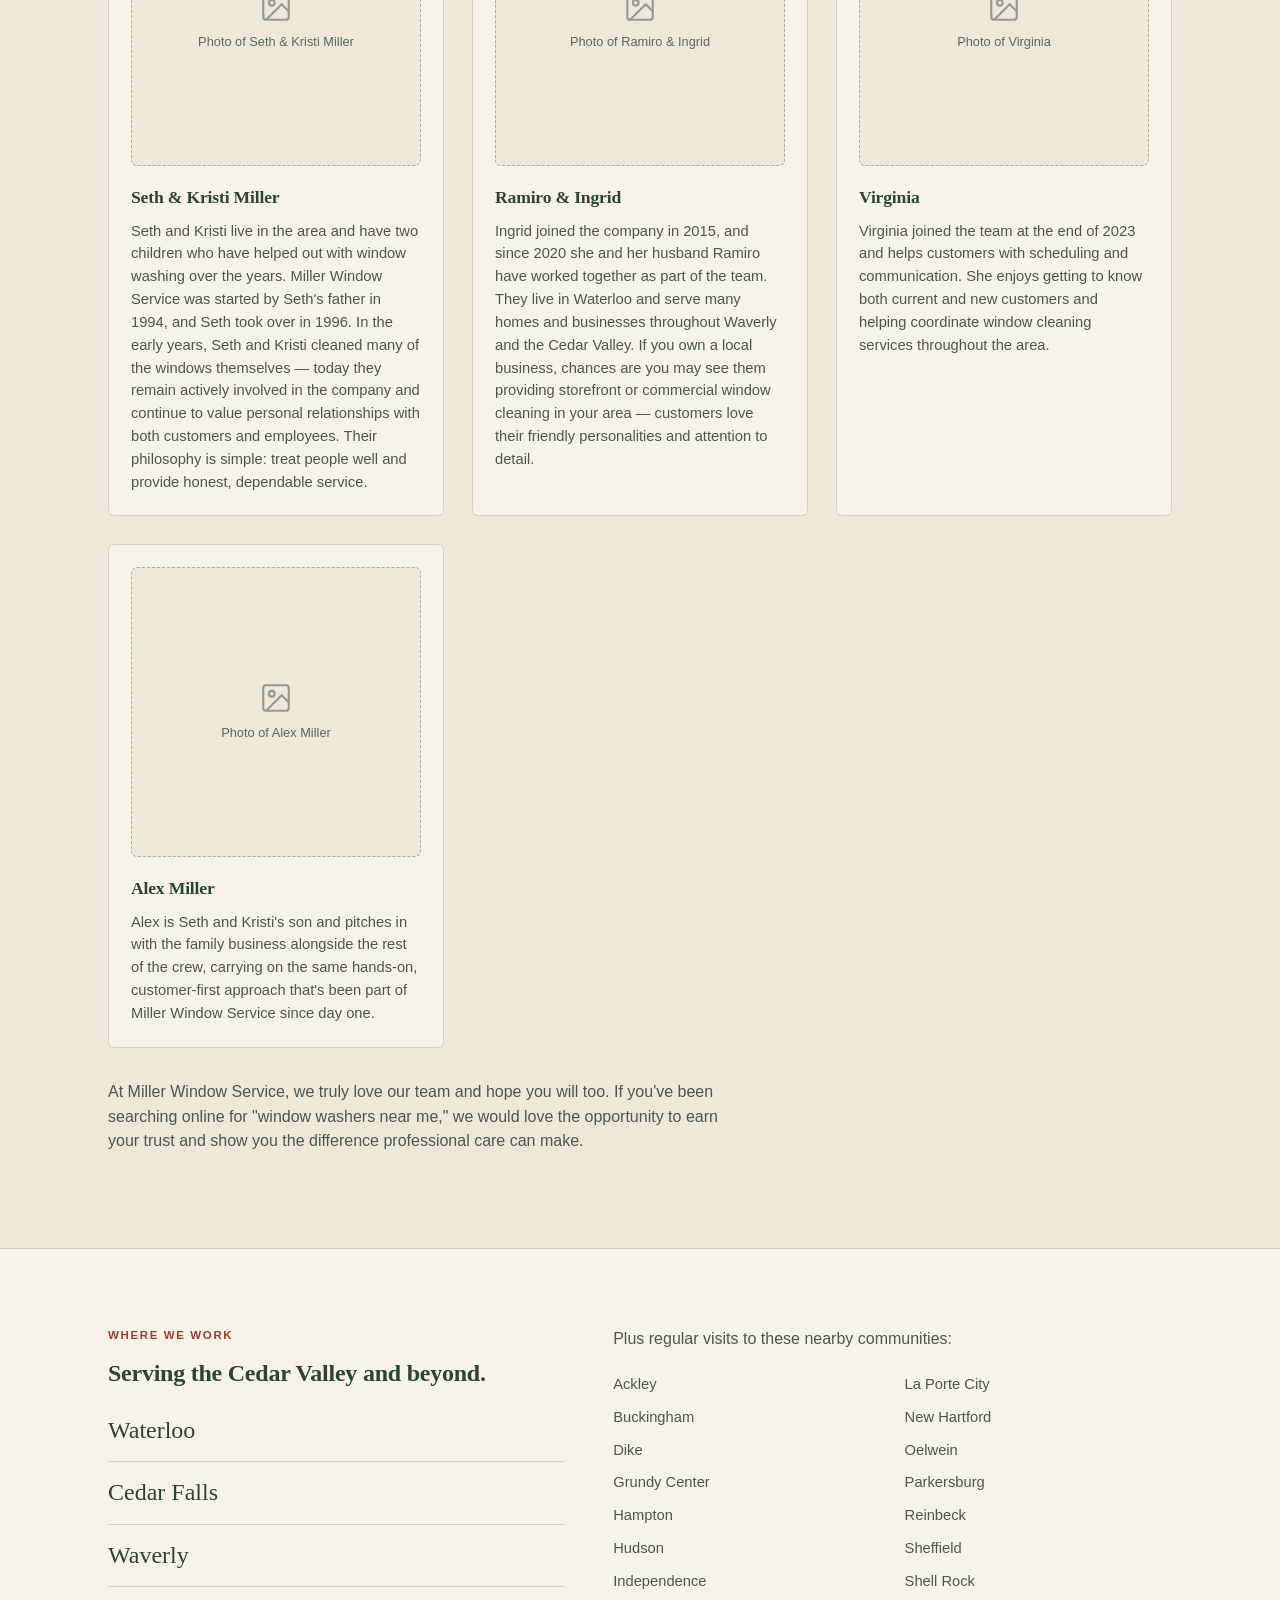
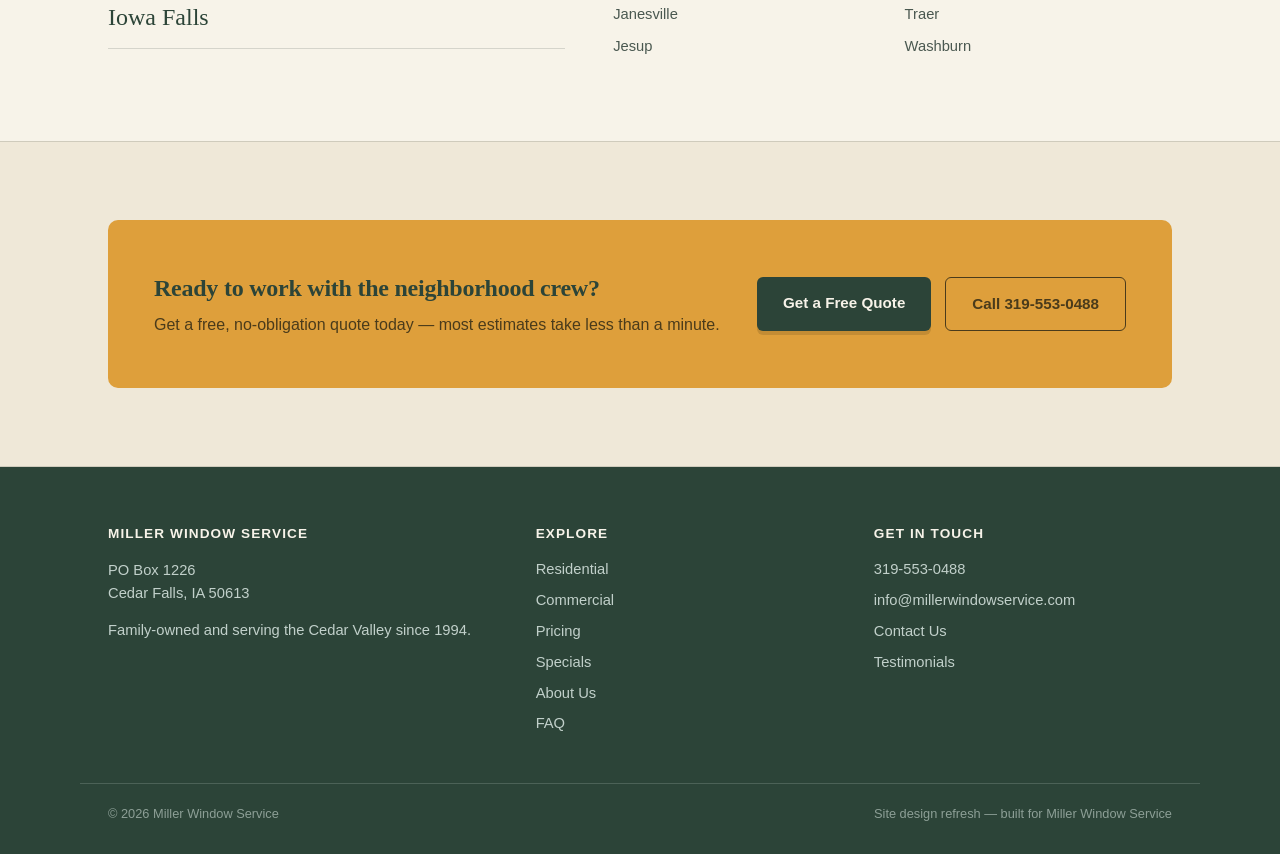
==== commit b64ded48: "Shrink brand name fluidly on narrow screens instead of truncating Replaced the ellipsis-truncation a" ====
--- a/about.html
+++ b/about.html
@@ -4,7 +4,7 @@
 <meta charset="UTF-8">
 <meta name="viewport" content="width=device-width, initial-scale=1.0, maximum-scale=1.0">
 <title>About Us — Miller Window Service</title>
-<link rel="stylesheet" href="styles.css?v=4">
+<link rel="stylesheet" href="styles.css?v=5">
 </head>
 <body>
 
@@ -189,6 +189,6 @@
   </div>
 </footer>
 
-<script src="script.js?v=4" defer></script>
+<script src="script.js?v=5" defer></script>
 </body>
 </html>
--- a/styles.css
+++ b/styles.css
@@ -91,11 +91,19 @@
 }
 .brand{
   display:flex; align-items:center; gap:10px; flex-shrink:0;
-  font-family: var(--serif); font-weight:700; font-size:1.25rem;
+  font-family: var(--serif); font-weight:700;
+  font-size: clamp(0.8rem, 4vw, 1.25rem);
   color: var(--cedar-deep); text-decoration:none; white-space:nowrap;
 }
 .brand-mark{ width:30px; height:30px; flex-shrink:0; }
-.brand-text{ overflow:hidden; text-overflow:ellipsis; white-space:nowrap; }
+.brand-text{ white-space:nowrap; }
+
+/* Below a certain width, even the shrunk text plus the icon is tight —
+   drop the little window-mark icon first so the name stays readable and
+   there's still guaranteed room for the quote button + hamburger. */
+@media (max-width: 420px){
+  .brand-mark{ display:none; }
+}
 nav.links{ display:flex; gap:26px; font-size:0.92rem; font-weight:600; }
 nav.links a{ text-decoration:none; opacity:0.8; }
 nav.links a.active, nav.links a:hover{ opacity:1; color: var(--barn); }
@@ -126,8 +134,8 @@
      center was letting that overflow spill off BOTH edges equally, which is
      what actually hid the hamburger (it was rendered past the right edge of
      the viewport, not just visually zoomed). Pin brand left / actions right
-     instead, and let the brand text shrink and truncate so the quote button
-     and hamburger always stay fully on-screen. */
+     instead — the brand text itself already shrinks fluidly via its clamp()
+     font-size, so the quote button and hamburger always stay fully on-screen. */
   .nav{ justify-content: space-between; }
   .brand{ flex-shrink:1; min-width:0; }
   .brand-text{ min-width:0; }
